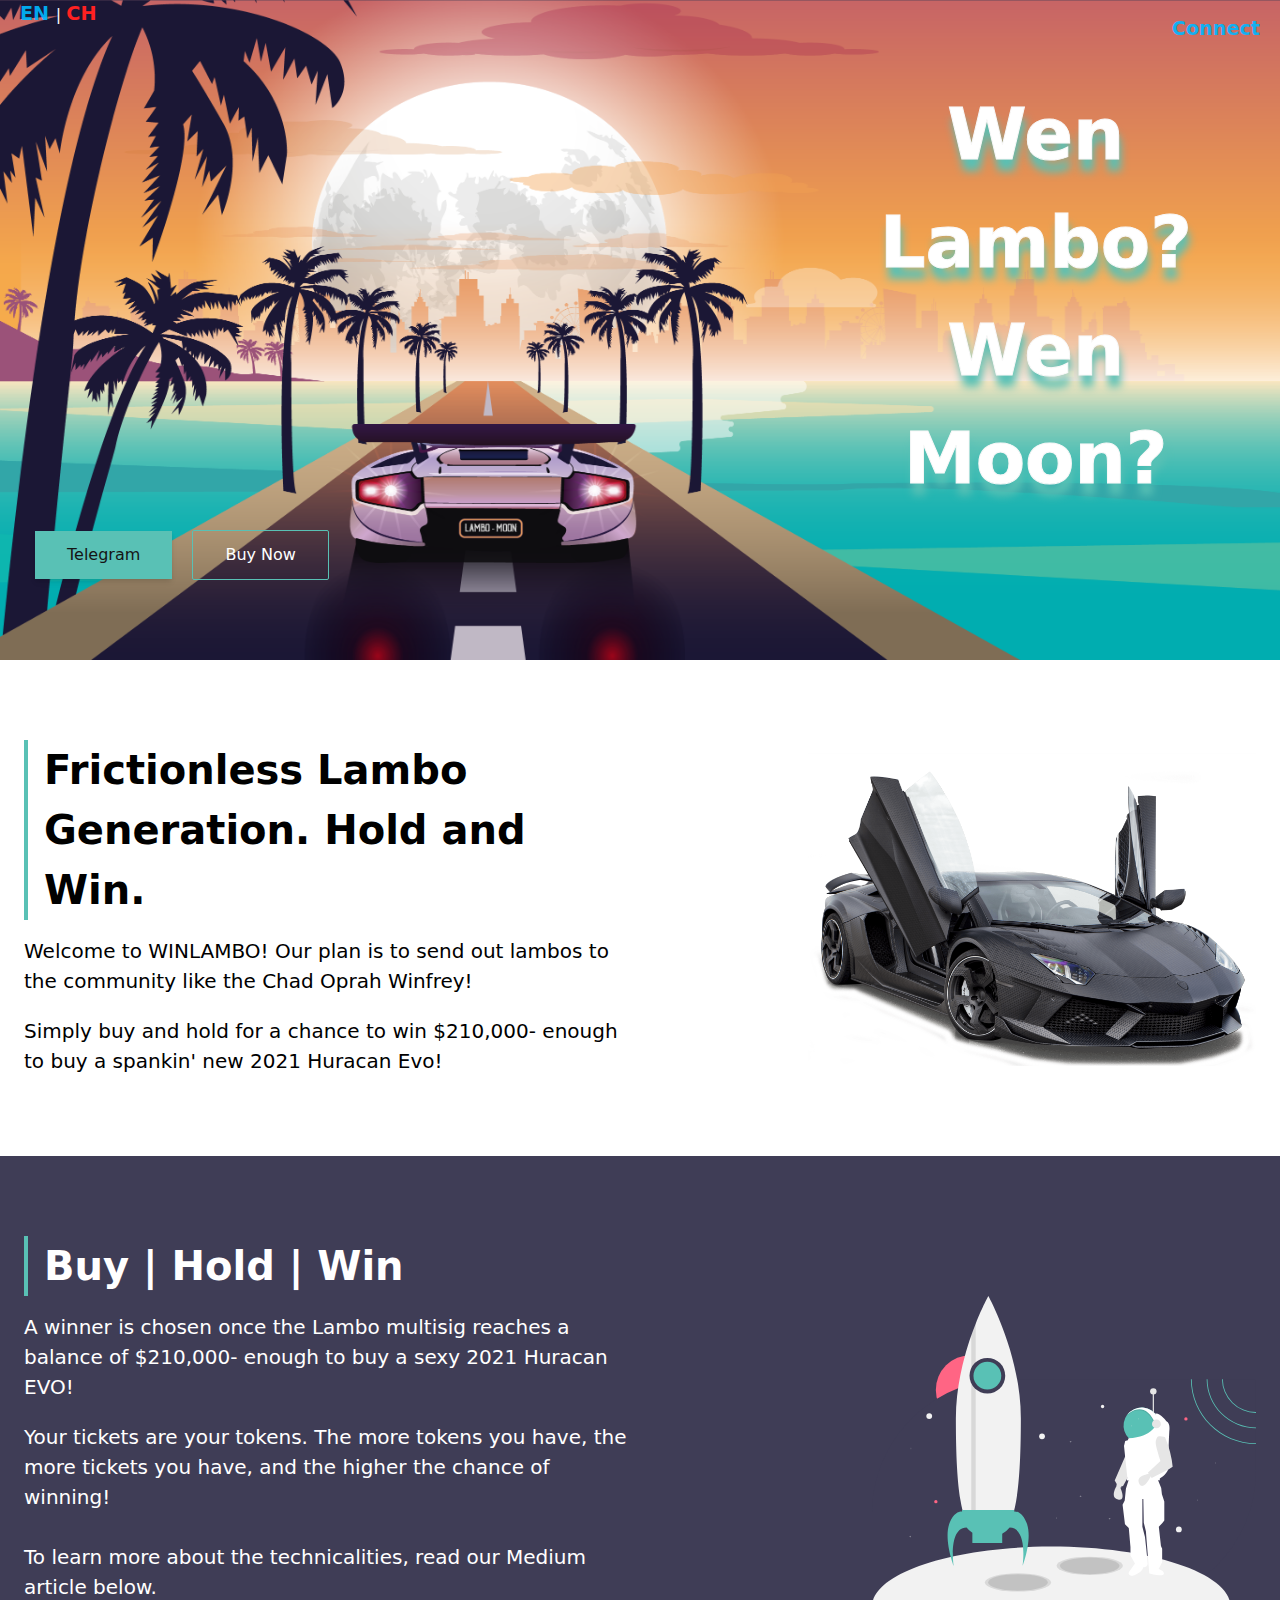
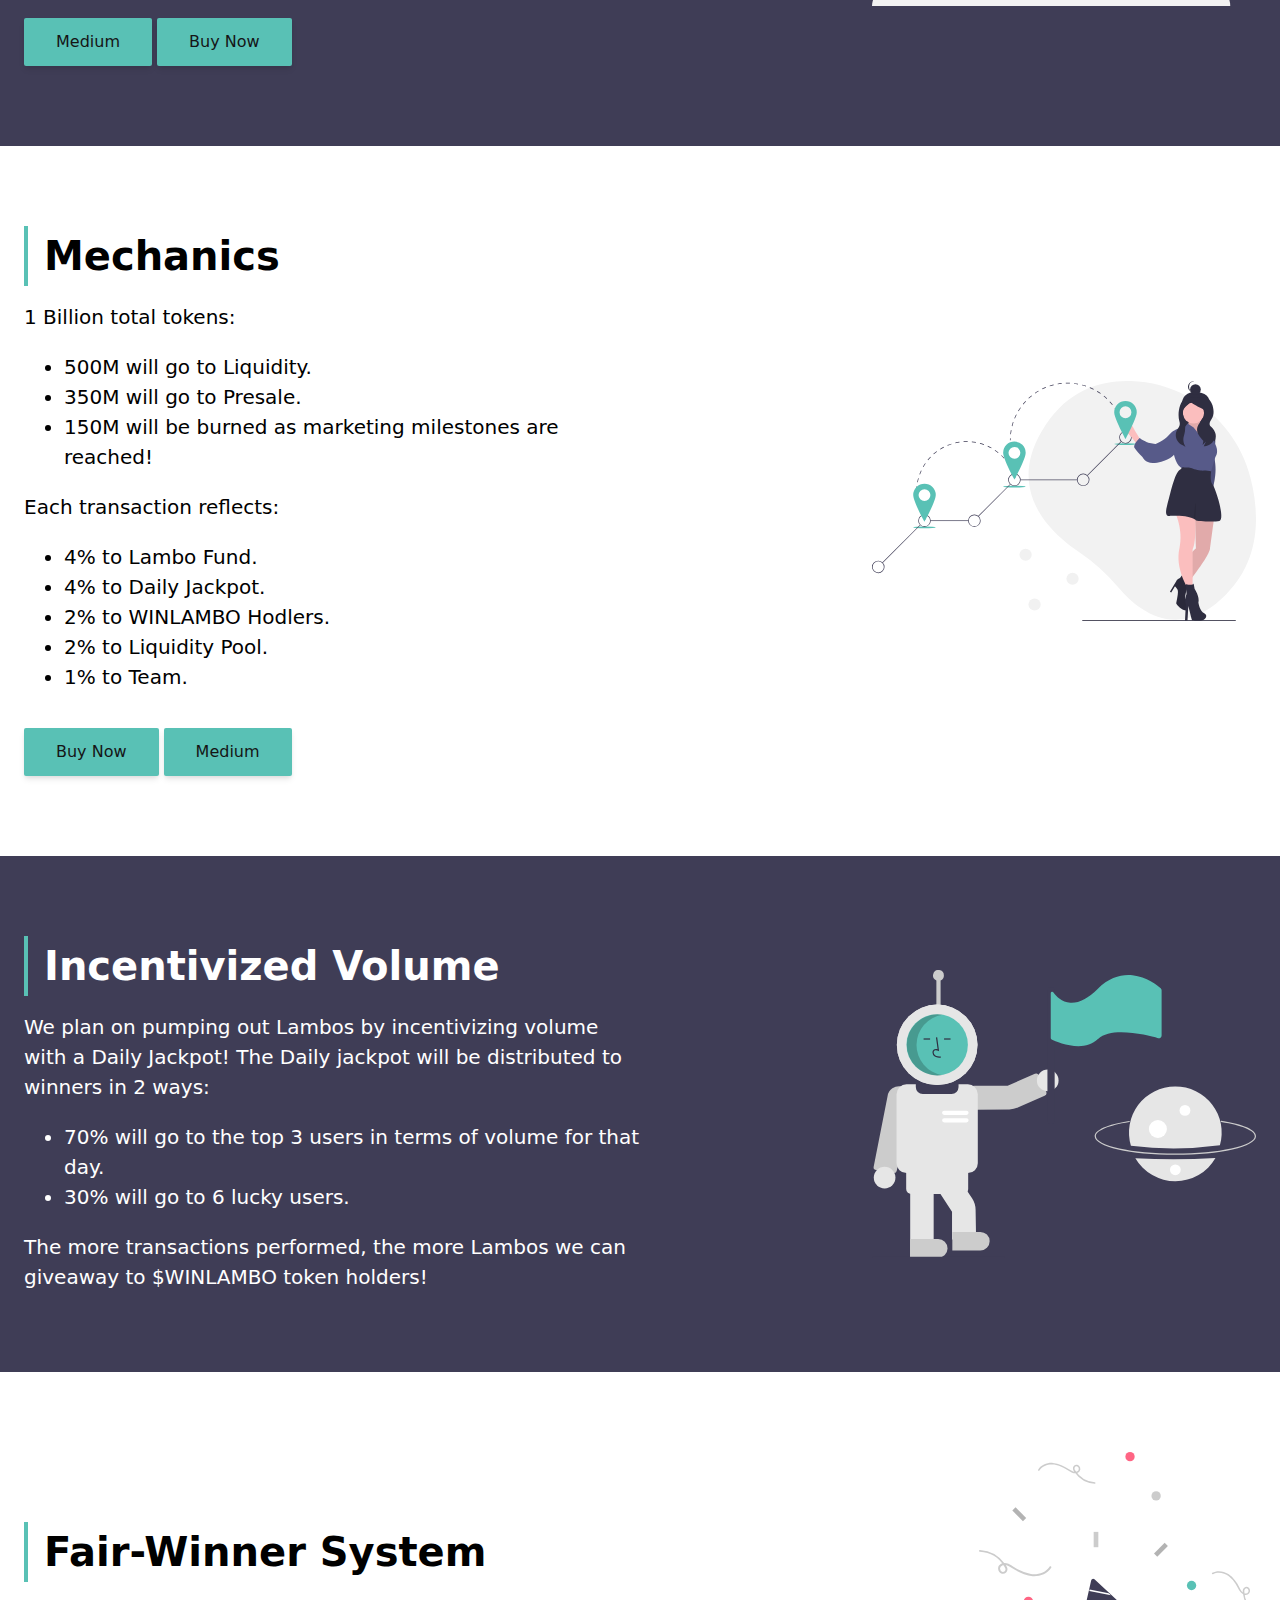
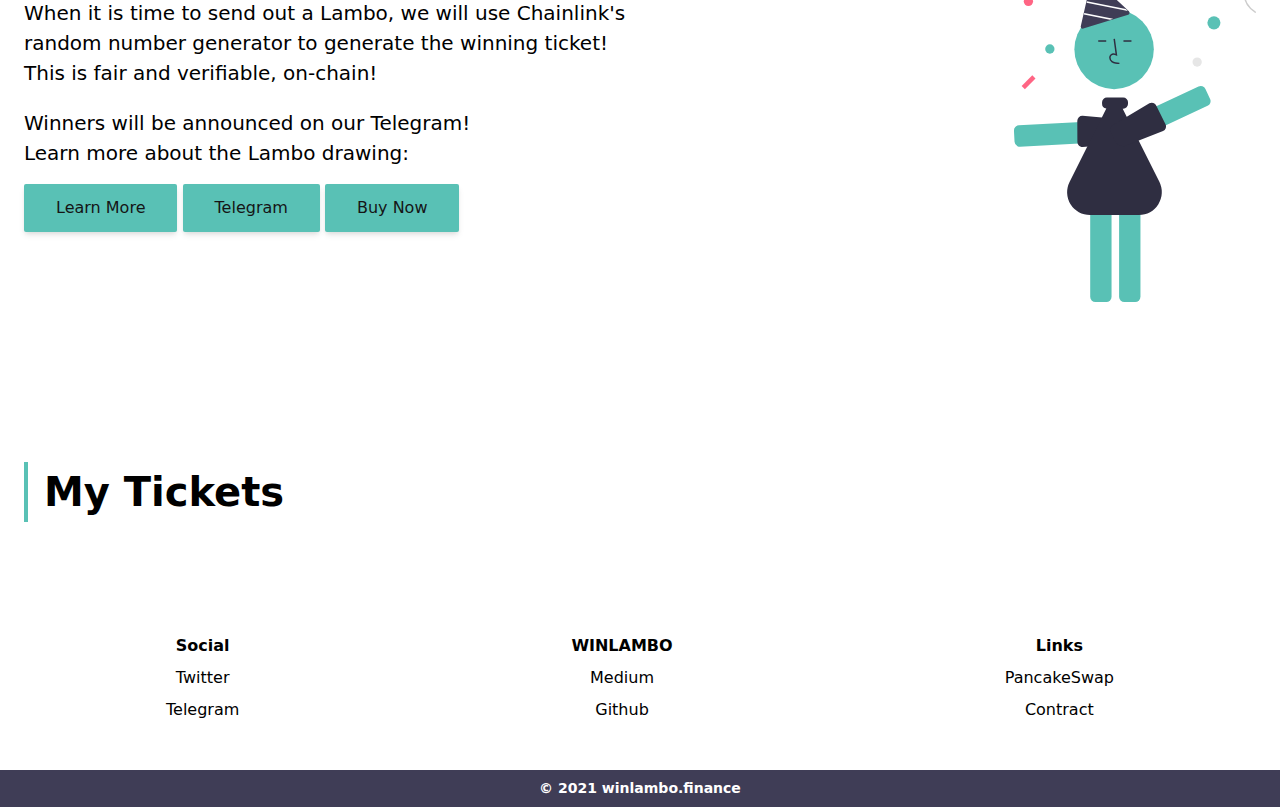
==== index.html @ 938f5c8f "first commit" ====
<html lang="en">
    <head>
        <meta charset="utf-8">
        <link rel="icon" href="/favicon.ico">
        <meta name="viewport" content="width=device-width,initial-scale=1">
        <meta name="theme-color" content="#23A2EC">
        <link rel="manifest" href="/manifest.json">
        <title>WINLAMBO - Frictionless Lambo Generation. Hold and Win.</title>
        <meta name="description" content="">
        <link href="https://fonts.googleapis.com/css2?family=IBM+Plex+Mono&amp;family=IBM+Plex+Sans:wght@400;500;600;700&amp;display=swap" rel="preload" as="style">
        <link href="https://fonts.googleapis.com/css2?family=IBM+Plex+Mono&amp;family=IBM+Plex+Sans:wght@400;500;600;700&amp;display=swap" rel="stylesheet">
        <link href="static/css/theme.css" rel="stylesheet">
    </head>
    <body>
        <div id="root">
            <header class="bg-secondary">
            </header>
            <main class="flex flex-col">
                <section style="background-image: url('static/img/2x/banner-light@2x.png'); background-repeat: round;" class="px-5 pb-10 md:py-20  bg-local text-center md:text-left object-fill bg-secondary text-white flex">
                    <div class="language-items"><a class="english no-link" href="index.html">EN </a> |
                        <a class="chinese" href="index_ch.html">CH</a></div>
                    <div class="connect-item">
                        <a class="connect" id="connect-wallet" onclick="javascript:connect()">Connect</a>
                        <a class="connect" id="wallet-address" onclick="javascript:;"></a>
                        <div class="ticket-item" style="display: none;">
                            <div class="popup"><span id="ticket-count">0 Tickets</span>
                                <span class="popuptext" id="ticket-range"></span>
                            </div>
                        </div>  
                    </div>   
                    <div class="container mx-auto flex">
                        <div class="flex-1 items-center">
                            <div style="margin-top:35%">
                            </div>
                                <div class="hero-buttons"><a href="https://t.me/winlambo_official" target="_blank" rel="noopener noreferrer"><button class="px-8 rounded-\ bg-primary text-secondary py-3 shadow-md disable-zoom-tap">Telegram</button></a></div>
                                <div class="hero-buttons"><a href="https://exchange.pancakeswap.finance/#/swap" target="_blank" rel="noopener noreferrer"><button class="border border-primary bg-primary-1 px-8 rounded-sm py-3 disable-zoom-tap">Buy Now</button></a></div>
                            
                        </div>
<!--                         <div class="hidden lg:flex flex-1 items-center justify-end">
                        </div> -->
                    </div>
                    <div class="banner-text"><h1 class="text-2xl-banner">Wen Lambo?</h1> <!--removed sm:text-3xl-->
                        <h1 class="text-2xl-banner">Wen Moon?</h1></h1></div>  <!--removed sm:text-3xl-->
                </section>
                <section class="px-6 py-20 bg-white text-dark  ">
                    <div class="container mx-auto flex items-center">
                        <div class="flex-1">
                            <h2 class="text-2xl sm:text-3xl border-l-4 border-secondary pl-4 mb-4">Frictionless Lambo Generation. Hold and Win. </h2>
                            <p class="font-dark sm:text-lg">Welcome to WINLAMBO! Our plan is to send out lambos to the community like the Chad Oprah Winfrey!</p>
                            <p class="font-dark sm:text-lg mt-5">Simply buy and hold for a chance to win $210,000- enough to buy a spankin' new 2021 Huracan Evo!</p>

                            
                        </div>
                        <div class="hidden lg:flex flex-1 justify-end"><img class="max-w-lg" src="/static/img/carbon-lambo.png" style="max-height: 450px;" alt=""></div>
                    </div>
                </section>
                <section class="px-6 py-20 bg-secondary text-white">
                    <div class="container mx-auto flex items-center">
                        <div class="flex-1">
                            <h2 class="text-2xl sm:text-3xl border-l-4 border-secondary pl-4 mb-4">Buy | Hold | Win</h2>
                            <p class="font-light sm:text-lg">A winner is chosen once the Lambo multisig reaches a balance of $210,000- enough to buy a sexy 2021 Huracan EVO!</p>
                            <p class="font-light sm:text-lg mt-5"><b>Your tickets are your tokens.
                                The more tokens you have, the more tickets you have, and the higher the chance of winning!
                                </b>
                            <br> <br>
                                To learn more about the technicalities, read our Medium article below. </p>
                                <div class="action-buttons"><a href="https://winlambo.medium.com/introducing-winlambo-1a6dde763b56" target="_blank" rel="noopener noreferrer"><button class="px-8 rounded-sm bg-primary text-secondary py-3 shadow-md disable-zoom-tap">Medium</button></a></div>
                                <div class="action-buttons"><a href="https://exchange.pancakeswap.finance/#/swap" target="_blank" rel="noopener noreferrer"><button class="px-8 rounded-sm bg-primary text-secondary py-3 shadow-md disable-zoom-tap">Buy Now</button></a></div>   
                        </div>
                        <div class="hidden lg:flex flex-1 justify-end"><img class="max-w-md" src="/static/img/moon2.svg" style="max-height: 450px;" alt=""></div>
                    </div>
                </section>
                <section class="px-6 py-20 bg-white text-dark  ">
                    <div class="container mx-auto flex items-center">
                        <div class="flex-1">
                            <h2 class="text-2xl sm:text-3xl border-l-4 border-secondary pl-4 mb-4">Mechanics</h2>
                            
                            <p class="font-light sm:text-lg"> 
                                <b>1 Billion total tokens:</b> </p>
                                <ul class="font-light sm:text-lg">
                                    <li>500M will go to Liquidity.</li>
                                    <li>350M will go to Presale.</li>
                                    <li>150M will be burned as marketing milestones are reached!</li>
                                </ul>

                             <p class="font-light sm:text-lg mt-5"> 
                               <b>Each transaction reflects:</b></p>
                                <ul class="font-light sm:text-lg">
                                    <li>4% to Lambo Fund.</li>
                                    <li>4% to Daily Jackpot.</li>
                                    <li>2% to WINLAMBO Hodlers.</li>
                                    <li>2% to Liquidity Pool.</li>
                                    <li>1% to Team.</li>
                                </ul>
                             
                             <div class="action-buttons"><a href="https://exchange.pancakeswap.finance/#/swap" target="_blank" rel="noopener noreferrer"><button class="px-8 rounded-sm bg-primary text-secondary py-3 shadow-md disable-zoom-tap">Buy Now</button></a></div>
                             <div class="action-buttons"><a href="https://winlambo.medium.com/introducing-winlambo-1a6dde763b56" target="_blank" rel="noopener noreferrer"><button class="px-8 rounded-sm bg-primary text-secondary py-3 shadow-md disable-zoom-tap">Medium</button></a></div>
                                
                        </div>
                        <div class="hidden lg:flex flex-1 justify-end"><img class="max-w-md" src="/static/img/roadmap.svg" style="max-height: 450px;" alt=""></div>
                    </div>
                </section>

                
                <section class="px-6 py-20 bg-secondary text-white">
                    <div class="container mx-auto flex items-center">
                        <div class="flex-1">
                            <h2 class="text-2xl sm:text-3xl border-l-4 border-secondary pl-4 mb-4">Incentivized Volume</h2>
                            <p class="font-light sm:text-lg"> 
                                We plan on pumping out Lambos by incentivizing volume with a Daily Jackpot!
                                The Daily jackpot will be distributed to winners in 2 ways:
                                </p>
                            <ul class="font-light sm:text-lg mt-5">
                                <li>70% will go to the top 3 users in terms of volume for that day. </li>
                                <li>30% will go to 6 lucky users.</li>
                               </ul>

                               <p class="font-light sm:text-lg mt-5">
                                <b>The more transactions performed, the more Lambos we can giveaway to $WINLAMBO token holders!</b></p>
                               
                            
                                
                        </div>
                        <div class="hidden lg:flex flex-1 justify-end"><img class="max-w-md" src="/static/img/moon.svg" style="max-height: 450px;" alt=""></div>
                    </div>
                </section>
                <section class="px-6 py-20 bg-white text-dark">
                    <div class="container mx-auto flex items-center">
                        <div class="flex-1">
                            <h2 class="text-2xl sm:text-3xl border-l-4 border-secondary pl-4 mb-4">Fair-Winner System</h2>
                            <p class="font-light sm:text-lg">When it is time to send out a Lambo, we will use Chainlink's random number generator to generate the winning ticket! This is fair and verifiable, on-chain!
                            </p>
                            <p class="font-light sm:text-lg mt-5">Winners will be announced on our Telegram!
                                <br> Learn more about the Lambo drawing:
                            </p>
                            <div class="action-buttons"><a href="https://winlambo.medium.com/winlambo-draw-explainer-1cf320c38e87" target="_blank" rel="noopener noreferrer"><button class="px-8 rounded-sm bg-primary text-secondary py-3 shadow-md disable-zoom-tap">Learn More</button></a></div>
                            <div class="action-buttons"><a href="https://t.me/winlambo_official" target="_blank" rel="noopener noreferrer"><button class="px-8 rounded-sm bg-primary text-secondary py-3 shadow-md disable-zoom-tap">Telegram</button></a></div>
                            <div class="action-buttons"><a href="https://exchange.pancakeswap.finance/#/swap" target="_blank" rel="noopener noreferrer"><button class="px-8 rounded-sm bg-primary text-secondary py-3 shadow-md disable-zoom-tap">Buy Now</button></a></div>
                            
                        </div>
                        <div class="hidden lg:flex flex-1 justify-end"><img class="max-w-md" src="/static/img/win.svg" style="max-height: 450px;" alt=""></div>
                    </div>
                </section>
                <section class="px-6 py-20 bg-white text-dark">
                    <div class="container mx-auto flex items-center">
                        <div class="flex-1">
                            <h2 class="text-2xl sm:text-3xl border-l-4 border-secondary pl-4 mb-4">My Tickets</h2>
                            <div class="ticket-wrapper">

                            </div>
                        </div>
                        <div class="hidden lg:flex flex-1 justify-end">
                        </div>
                    </div>
                </section>
                
                <!--Incentivized volume-->
            </main>
            <footer>
                <div class="container mx-auto flex flex-col">
                    <div class=" flex  justify-around py-4 text-sm sm:text-base">
                        <div class="flex flex-col text-center space-y-2">
                            <h4>Social</h4>
                            <a href="https://twitter.com/Winlambos" rel="noopener noreferrer" target="_blank">Twitter</a><a href="https://t.me/winlambo_official" rel="noopener noreferrer" target="_blank">Telegram</a>
                        </div>
                        <div class="flex flex-col text-center space-y-2">
                            <h4>WINLAMBO</h4>
                            <a href="https://winlambo.medium.com/introducing-winlambo-1a6dde763b56" rel="noopener noreferrer" target="_blank">Medium</a><a href="https://github.com" rel="noopener noreferrer" target="_blank">Github</a>
                        </div>
                        <div class="flex flex-col text-center space-y-2">
                            <h4>Links</h4>
                            <a href="https://exchange.pancakeswap.finance/#/swap" rel="noopener noreferrer" target="_blank">PancakeSwap</a><a href="https://bscscan.com/" rel="noopener noreferrer" target="_blank">Contract</a>
                        </div>
                    </div>
                </div>
                <p class="text-sm font-bold bg-secondary py-2 mt-8 text-center text-white">© 2021 winlambo.finance</p>
            </footer>
        </div>
        <script src="https://cdn.ethers.io/lib/ethers-5.1.umd.min.js" type="application/javascript"></script>
        <script src="https://ajax.googleapis.com/ajax/libs/jquery/3.5.1/jquery.min.js"></script>
        <script src="./contract.js" type="text/javascript"></script>
        <script src="./dailypot.js" type="text/javascript"></script>
    </body>
</html>
---- static/css/theme.css ----
/* Start purging... */

/*! normalize.css v8.0.1 | MIT License | github.com/necolas/normalize.css */

/* Document
   ========================================================================== */

/**
 * 1. Correct the line height in all browsers.
 * 2. Prevent adjustments of font size after orientation changes in iOS.
 */

html {
  line-height: 1.15; /* 1 */
  -webkit-text-size-adjust: 100%; /* 2 */
}

/* Sections
   ========================================================================== */

/**
 * Remove the margin in all browsers.
 */

body {
  margin: 0;
}

/**
 * Render the `main` element consistently in IE.
 */

main {
  display: block;
}

/**
 * Correct the font size and margin on `h1` elements within `section` and
 * `article` contexts in Chrome, Firefox, and Safari.
 */

h1 {
  font-size: 2em;
  margin: 0.67em 0;
}

/* Grouping content
   ========================================================================== */

/**
 * 1. Add the correct box sizing in Firefox.
 * 2. Show the overflow in Edge and IE.
 */

hr {
  box-sizing: content-box; /* 1 */
  height: 0; /* 1 */
  overflow: visible; /* 2 */
}

/**
 * 1. Correct the inheritance and scaling of font size in all browsers.
 * 2. Correct the odd `em` font sizing in all browsers.
 */

pre {
  font-family: monospace, monospace; /* 1 */
  font-size: 1em; /* 2 */
}

/* Text-level semantics
   ========================================================================== */

/**
 * Remove the gray background on active links in IE 10.
 */

a {
  background-color: transparent;
}

/**
 * 1. Remove the bottom border in Chrome 57-
 * 2. Add the correct text decoration in Chrome, Edge, IE, Opera, and Safari.
 */

abbr[title] {
  border-bottom: none; /* 1 */
  text-decoration: underline; /* 2 */
  -webkit-text-decoration: underline dotted;
  text-decoration: underline dotted; /* 2 */
}

/**
 * Add the correct font weight in Chrome, Edge, and Safari.
 */

b,
strong {
  font-weight: bolder;
}

/**
 * 1. Correct the inheritance and scaling of font size in all browsers.
 * 2. Correct the odd `em` font sizing in all browsers.
 */

code,
kbd,
samp {
  font-family: monospace, monospace; /* 1 */
  font-size: 1em; /* 2 */
}

/**
 * Add the correct font size in all browsers.
 */

small {
  font-size: 80%;
}

/**
 * Prevent `sub` and `sup` elements from affecting the line height in
 * all browsers.
 */

sub,
sup {
  font-size: 75%;
  line-height: 0;
  position: relative;
  vertical-align: baseline;
}

sub {
  bottom: -0.25em;
}

sup {
  top: -0.5em;
}

/* Embedded content
   ========================================================================== */

/**
 * Remove the border on images inside links in IE 10.
 */

img {
  border-style: none;
}

/* Forms
   ========================================================================== */

/**
 * 1. Change the font styles in all browsers.
 * 2. Remove the margin in Firefox and Safari.
 */

button,
input,
optgroup,
select,
textarea {
  font-family: inherit; /* 1 */
  font-size: 100%; /* 1 */
  line-height: 1.15; /* 1 */
  margin: 0; /* 2 */
}

/**
 * Show the overflow in IE.
 * 1. Show the overflow in Edge.
 */

button,
input {
  /* 1 */
  overflow: visible;
}

/**
 * Remove the inheritance of text transform in Edge, Firefox, and IE.
 * 1. Remove the inheritance of text transform in Firefox.
 */

button,
select {
  /* 1 */
  text-transform: none;
}

/**
 * Correct the inability to style clickable types in iOS and Safari.
 */

button,
[type="button"],
[type="reset"],
[type="submit"] {
  -webkit-appearance: button;
}

/**
 * Remove the inner border and padding in Firefox.
 */

button::-moz-focus-inner,
[type="button"]::-moz-focus-inner,
[type="reset"]::-moz-focus-inner,
[type="submit"]::-moz-focus-inner {
  border-style: none;
  padding: 0;
}

/**
 * Restore the focus styles unset by the previous rule.
 */

button:-moz-focusring,
[type="button"]:-moz-focusring,
[type="reset"]:-moz-focusring,
[type="submit"]:-moz-focusring {
  outline: 1px dotted ButtonText;
}

/**
 * Correct the padding in Firefox.
 */

fieldset {
  padding: 0.35em 0.75em 0.625em;
}

/**
 * 1. Correct the text wrapping in Edge and IE.
 * 2. Correct the color inheritance from `fieldset` elements in IE.
 * 3. Remove the padding so developers are not caught out when they zero out
 *    `fieldset` elements in all browsers.
 */

legend {
  box-sizing: border-box; /* 1 */
  color: inherit; /* 2 */
  display: table; /* 1 */
  max-width: 100%; /* 1 */
  padding: 0; /* 3 */
  white-space: normal; /* 1 */
}

/**
 * Add the correct vertical alignment in Chrome, Firefox, and Opera.
 */

progress {
  vertical-align: baseline;
}

/**
 * Remove the default vertical scrollbar in IE 10+.
 */

textarea {
  overflow: auto;
}

/**
 * 1. Add the correct box sizing in IE 10.
 * 2. Remove the padding in IE 10.
 */

[type="checkbox"],
[type="radio"] {
  box-sizing: border-box; /* 1 */
  padding: 0; /* 2 */
}

/**
 * Correct the cursor style of increment and decrement buttons in Chrome.
 */

[type="number"]::-webkit-inner-spin-button,
[type="number"]::-webkit-outer-spin-button {
  height: auto;
}

/**
 * 1. Correct the odd appearance in Chrome and Safari.
 * 2. Correct the outline style in Safari.
 */

[type="search"] {
  -webkit-appearance: textfield; /* 1 */
  outline-offset: -2px; /* 2 */
}

/**
 * Remove the inner padding in Chrome and Safari on macOS.
 */

[type="search"]::-webkit-search-decoration {
  -webkit-appearance: none;
}

/**
 * 1. Correct the inability to style clickable types in iOS and Safari.
 * 2. Change font properties to `inherit` in Safari.
 */

::-webkit-file-upload-button {
  -webkit-appearance: button; /* 1 */
  font: inherit; /* 2 */
}

/* Interactive
   ========================================================================== */

/*
 * Add the correct display in Edge, IE 10+, and Firefox.
 */

details {
  display: block;
}

/*
 * Add the correct display in all browsers.
 */

summary {
  display: list-item;
}

/* Misc
   ========================================================================== */

/**
 * Add the correct display in IE 10+.
 */

template {
  display: none;
}

/**
 * Add the correct display in IE 10.
 */

[hidden] {
  display: none;
}

/**
 * Manually forked from SUIT CSS Base: https://github.com/suitcss/base
 * A thin layer on top of normalize.css that provides a starting point more
 * suitable for web applications.
 */

/**
 * Removes the default spacing and border for appropriate elements.
 */

blockquote,
dl,
dd,
h1,
h2,
h3,
h4,
h5,
h6,
hr,
figure,
p,
pre {
  margin: 0;
}

button {
  background-color: transparent;
  background-image: none;
  transition-duration: 0.4s;
}

button:hover {
  background-color: #ffffff9e;
}

/**
 * Work around a Firefox/IE bug where the transparent `button` background
 * results in a loss of the default `button` focus styles.
 */

button:focus {
  outline: 1px dotted;
  outline: 5px auto -webkit-focus-ring-color;
}

fieldset {
  margin: 0;
  padding: 0;
}

/*
ol,
ul {
  list-style: none;
  margin: 0;
  padding: 0;
} */

/**
 * Tailwind custom reset styles
 */

/**
 * 1. Use the user's configured `sans` font-family (with Tailwind's default
 *    sans-serif font stack as a fallback) as a sane default.
 * 2. Use Tailwind's default "normal" line-height so the user isn't forced
 *    to override it to ensure consistency even when using the default theme.
 */

html {
  font-family: system-ui, -apple-system, BlinkMacSystemFont, "Segoe UI", Roboto,
    "Helvetica Neue", Arial, "Noto Sans", sans-serif, "Apple Color Emoji",
    "Segoe UI Emoji", "Segoe UI Symbol", "Noto Color Emoji"; /* 1 */
  line-height: 1.5; /* 2 */
}

/**
 * 1. Prevent padding and border from affecting element width.
 *
 *    We used to set this in the html element and inherit from
 *    the parent element for everything else. This caused issues
 *    in shadow-dom-enhanced elements like <details> where the content
 *    is wrapped by a div with box-sizing set to `content-box`.
 *
 *    https://github.com/mozdevs/cssremedy/issues/4
 *
 *
 * 2. Allow adding a border to an element by just adding a border-width.
 *
 *    By default, the way the browser specifies that an element should have no
 *    border is by setting it's border-style to `none` in the user-agent
 *    stylesheet.
 *
 *    In order to easily add borders to elements by just setting the `border-width`
 *    property, we change the default border-style for all elements to `solid`, and
 *    use border-width to hide them instead. This way our `border` utilities only
 *    need to set the `border-width` property instead of the entire `border`
 *    shorthand, making our border utilities much more straightforward to compose.
 *
 *    https://github.com/tailwindcss/tailwindcss/pull/116
 */

*,
::before,
::after {
  box-sizing: border-box; /* 1 */
  border-width: 0; /* 2 */
  border-style: solid; /* 2 */
  border-color: currentColor; /* 2 */
}

/*
 * Ensure horizontal rules are visible by default
 */

hr {
  border-top-width: 1px;
}

/**
 * Undo the `border-style: none` reset that Normalize applies to images so that
 * our `border-{width}` utilities have the expected effect.
 *
 * The Normalize reset is unnecessary for us since we default the border-width
 * to 0 on all elements.
 *
 * https://github.com/tailwindcss/tailwindcss/issues/362
 */

img {
  border-style: solid;
}

textarea {
  resize: vertical;
}

input::-webkit-input-placeholder,
textarea::-webkit-input-placeholder {
  color: #a0aec0;
}

input:-ms-input-placeholder,
textarea:-ms-input-placeholder {
  color: #a0aec0;
}

input::-ms-input-placeholder,
textarea::-ms-input-placeholder {
  color: #a0aec0;
}

input::placeholder,
textarea::placeholder {
  color: #a0aec0;
}

button,
[role="button"] {
  cursor: pointer;
}

table {
  border-collapse: collapse;
}

h1,
h2,
h3,
h4,
h5,
h6 {
  font-size: inherit;
  font-weight: inherit;
}

/**
 * Reset links to optimize for opt-in styling instead of
 * opt-out.
 */

a {
  color: inherit;
  text-decoration: inherit;
}

/**
 * Reset form element properties that are easy to forget to
 * style explicitly so you don't inadvertently introduce
 * styles that deviate from your design system. These styles
 * supplement a partial reset that is already applied by
 * normalize.css.
 */

button,
input,
optgroup,
select,
textarea {
  padding: 0;
  line-height: inherit;
  color: inherit;
}

/**
 * Use the configured 'mono' font family for elements that
 * are expected to be rendered with a monospace font, falling
 * back to the system monospace stack if there is no configured
 * 'mono' font family.
 */

pre,
code,
kbd,
samp {
  font-family: SFMono-Regular, Menlo, Monaco, Consolas, "Liberation Mono",
    "Courier New", monospace;
}

/**
 * Make replaced elements `display: block` by default as that's
 * the behavior you want almost all of the time. Inspired by
 * CSS Remedy, with `svg` added as well.
 *
 * https://github.com/mozdevs/cssremedy/issues/14
 */

img,
svg,
video,
canvas,
audio,
iframe,
embed,
object {
  display: block;
  vertical-align: middle;
}

/**
 * Constrain images and videos to the parent width and preserve
 * their instrinsic aspect ratio.
 *
 * https://github.com/mozdevs/cssremedy/issues/14
 */

img,
video {
  max-width: 100%;
  height: auto;
}

/* Stop purging. */

body {
  font-size: 1rem; /* apply, instructs the output theme.css to set all text font to the base font size  */
}

h1,
h2,
h3,
h4,
h5,
h6 {
  font-weight: 700;
}

a:hover {
  text-decoration: underline;
}

/* Start purging... */

.container {
  width: 100%;
}

@media (min-width: 640px) {
  .container {
    max-width: 640px;
  }
}

@media (min-width: 768px) {
  .container {
    max-width: 768px;
  }
}

@media (min-width: 1024px) {
  .container {
    max-width: 1024px;
  }
}

@media (min-width: 1280px) {
  .container {
    max-width: 1280px;
  }
}

/* Stop purging. */

/* Start purging... */

.space-y-2 > :not(template) ~ :not(template) {
  --space-y-reverse: 0;
  margin-top: calc(0.5rem * calc(1 - var(--space-y-reverse)));
  margin-bottom: calc(0.5rem * var(--space-y-reverse));
}

.space-y-5 > :not(template) ~ :not(template) {
  --space-y-reverse: 0;
  margin-top: calc(1.25rem * calc(1 - var(--space-y-reverse)));
  margin-bottom: calc(1.25rem * var(--space-y-reverse));
}

.bg-local {
  background-attachment: local;
}

.bg-primary {
  --bg-opacity: 1;
  background-color: #59c1b5;
  /* background-color: rgba(35, 162, 236, var(--bg-opacity)); */
}

.bg-secondary {
  --bg-opacity: 1;
  background-color: #3f3d56;
  /* background-color: rgba(21, 21, 21, var(--bg-opacity)); */
}

.border-primary {
  --border-opacity: 1;
  border-color: #59c1b5;
  /* border-color: rgba(35, 162, 236, var(--border-opacity)); */
}

/* Wen Lambo? Wen Moon? Text */
.banner-text {
  width: 450px;
  height: 280px;
  position: absolute;
  right: 1.5%;
  margin-left: auto;
  margin-right: auto;
  text-align: center;
}

.rounded-sm {
  border-radius: 0.125rem;
}

.border {
  border-width: 1px;
}

.border-l-4 {
  border-left-width: 4px;
  border-color: #59c1b5;
}

.block {
  display: block;
}

.flex {
  display: flex;
}

.hidden {
  display: none;
}

.flex-col {
  flex-direction: column;
}

.flex-wrap {
  flex-wrap: wrap;
}

.items-center {
  align-items: center;
}

.justify-end {
  justify-content: flex-end;
}

.justify-between {
  justify-content: space-between;
}

.justify-around {
  justify-content: space-around;
}

.flex-1 {
  flex: 1 1 0%;
}

.font-light {
  font-weight: 300;
}

.font-bold {
  font-weight: 700;
}

.text-sm {
  font-size: 0.875rem;
}

.text-xl {
  font-size: 1.5rem;
}

.text-2xl {
  font-size: 2rem;
}

.text-2xl-banner {
  font-size: 4.5rem;
  -webkit-text-stroke: 1px #f8f8f8;
  text-shadow: 2px 12px 8px #59c1b5;
}

.mx-auto {
  margin-left: auto;
  margin-right: auto;
}

.mb-4 {
  margin-bottom: 1rem;
}

.mt-5 {
  margin-top: 1.25rem;
}

.mt-8 {
  margin-top: 2rem;
}

.mt-10 {
  margin-top: 2.5rem;
}

.max-w-md {
  max-width: 24rem;
}

.max-w-lg {
  max-width: 28rem;
}

.object-fill {
  object-fit: fill;
}

.py-2 {
  padding-top: 0.5rem;
  padding-bottom: 0.5rem;
}

.py-3 {
  padding-top: 0.75rem;
  padding-bottom: 0.75rem;
}

.py-4 {
  padding-top: 1rem;
  padding-bottom: 1rem;
}

.py-5 {
  padding-top: 1.25rem;
  padding-bottom: 1.25rem;
}

.px-5 {
  padding-left: 1.25rem;
  padding-right: 1.25rem;
}

.px-6 {
  padding-left: 1.5rem;
  padding-right: 1.5rem;
}

.px-8 {
  padding-left: 2rem;
  padding-right: 2rem;
}

.py-20 {
  padding-top: 5rem;
  padding-bottom: 5rem;
}

.pl-4 {
  padding-left: 1rem;
}

.pb-10 {
  padding-bottom: 2.5rem;
}

.shadow-md {
  box-shadow: 0 4px 6px -1px rgba(0, 0, 0, 0.1),
    0 2px 4px -1px rgba(0, 0, 0, 0.06);
}

.text-center {
  text-align: center;
}

.text-white {
  --text-opacity: 1;
  color: #ffffff;
  color: rgba(255, 255, 255, var(--text-opacity));
}

.text-primary {
  --text-opacity: 1;
  color: #23ceec;
  color: rgba(35, 162, 236, var(--text-opacity));
}

.text-secondary {
  --text-opacity: 1;
  color: #151515;
  color: rgba(21, 21, 21, var(--text-opacity));
}

@-webkit-keyframes spin {
  to {
    transform: rotate(360deg);
  }
}

@keyframes spin {
  to {
    transform: rotate(360deg);
  }
}

@-webkit-keyframes ping {
  75%,
  100% {
    transform: scale(2);
    opacity: 0;
  }
}

@keyframes ping {
  75%,
  100% {
    transform: scale(2);
    opacity: 0;
  }
}

@-webkit-keyframes pulse {
  50% {
    opacity: 0.5;
  }
}

@keyframes pulse {
  50% {
    opacity: 0.5;
  }
}

@-webkit-keyframes bounce {
  0%,
  100% {
    transform: translateY(-25%);
    -webkit-animation-timing-function: cubic-bezier(0.8, 0, 1, 1);
    animation-timing-function: cubic-bezier(0.8, 0, 1, 1);
  }

  50% {
    transform: none;
    -webkit-animation-timing-function: cubic-bezier(0, 0, 0.2, 1);
    animation-timing-function: cubic-bezier(0, 0, 0.2, 1);
  }
}

@keyframes bounce {
  0%,
  100% {
    transform: translateY(-25%);
    -webkit-animation-timing-function: cubic-bezier(0.8, 0, 1, 1);
    animation-timing-function: cubic-bezier(0.8, 0, 1, 1);
  }

  50% {
    transform: none;
    -webkit-animation-timing-function: cubic-bezier(0, 0, 0.2, 1);
    animation-timing-function: cubic-bezier(0, 0, 0.2, 1);
  }
}

/* Stop purging. */

.disable-zoom-tap {
  touch-action: manipulation;
}

.hero-buttons {
  display: inline-block;
  margin-top: 1rem;
  margin-left: 15px;
}

.action-buttons {
  display: inline-block;
  margin-top: 1rem;
}
.language-items {
  position: absolute;
  top: 0%;
}

.language-items a:hover {
  color: #59c1b5;
}

.language-items a {
  font-weight: 600;
  font-size: 1.2rem;
}

.connect-item {
  position: absolute;
  color: #00b7ffed;
  top: 15px;
  right: 20px;
}

.connect-item a:hover {
  color: #59c1b5;
}

.connect-item a {
  cursor: pointer;
  font-weight: 600;
  font-size: 1.2rem;
}

/* Popup container - can be anything you want */
.popup {
  position: relative;
  display: inline-block;
  cursor: pointer;
  -webkit-user-select: none;
  -moz-user-select: none;
  -ms-user-select: none;
  user-select: none;
}

/* The actual popup */
.popup .popuptext {
  visibility: hidden;
  width: 220px;
  background-color: #555;
  color: #fff;
  text-align: center;
  border-radius: 6px;
  padding: 8px 0;
  position: absolute;
  z-index: 1;
  top: 125%;
  left: 50%;
  margin-left: -80px;
}

/* Popup arrow */
.popup .popuptext::after {
  content: "";
  position: absolute;
  top: -25%;
  left: 50%;
  margin-left: -5px;
  border-width: 5px;
  border-style: solid;
  border-color: transparent transparent #555  transparent;
}

/* Toggle this class - hide and show the popup */
.popup .show {
  visibility: visible;
  -webkit-animation: fadeIn 1s;
  animation: fadeIn 1s;
}

/* Add animation (fade in the popup) */
@-webkit-keyframes fadeIn {
  from {opacity: 0;} 
  to {opacity: 1;}
}

@keyframes fadeIn {
  from {opacity: 0;}
  to {opacity:1 ;}
}

.english {
  color: #00b7ffed;
}

.chinese {
  color: #ff2121;
}

.no-link {
  pointer-events: none
}

/* Start custom responsiveness */
/* Header Button Responsiveness */
@media (max-width: 1024px) {
  .text-2xl-banner {
    font-size: 3rem;
    -webkit-text-stroke: 1px #f8f8f8;
    text-shadow: 2px 12px 8px #59c1b5;
  }
  .banner-text {
    right: -1%;
  }
}

@media (max-width: 768px) {
  .hero-buttons {
    display: block;
    margin-top: 0.5rem;
    margin-left: 62%;
    font-size: 90%;
  }
  .text-2xl-banner {
    font-size: 2.5rem;
    -webkit-text-stroke: 1px #f8f8f8;
    text-shadow: 2px 12px 8px #59c1b5;
  }
  .banner-text {
    right: -1%;
  }
  .border-primary {
    --bg-opacity: 1;
    background-color: #59c1b5;
    color: black;
  }
  .language-items a {
    font-size: 0.8rem;
  }
}

@media (max-width: 640px) {
  .hero-buttons {
    display: block;
    margin-top: 0.5rem;
    margin-left: 62%;
    font-size: 70%;
  }
  .banner-text {
    width: 200;
    height: 100px;
    position: absolute;
    right: 2%;
    margin-left: auto;
    margin-right: auto;
    text-align: center;
  }
  .text-2xl-banner {
    font-size: 2rem;
    -webkit-text-stroke: 1px #f8f8f8;
    text-shadow: 2px 12px 8px #59c1b5;
  }
}

@media (max-width: 480px) {
  .hero-buttons {
    display: block;
    margin-top: 0.5rem;
    margin-left: 62%;
    font-size: 50%;
  }
  .banner-text {
    width: 200;
    height: 100px;
    position: absolute;
    right: 2%;
    margin-left: auto;
    margin-right: auto;
    text-align: center;
  }
  .text-2xl-banner {
    font-size: 1.3rem;
    -webkit-text-stroke: 1px #f8f8f8;
    text-shadow: 2px 12px 8px #59c1b5;
  }
}
/* End custom responsive */

@media (min-width: 640px) {
  .sm\:container {
    width: 100%;
  }

  @media (min-width: 640px) {
    .sm\:container {
      max-width: 640px;
    }
  }

  @media (min-width: 768px) {
    .sm\:container {
      max-width: 768px;
    }
  }

  @media (min-width: 1024px) {
    .sm\:container {
      max-width: 1024px;
    }
  }

  @media (min-width: 1280px) {
    .sm\:container {
      max-width: 1280px;
    }
  }

  .sm\:text-base {
    font-size: 1rem;
  }

  .sm\:text-lg {
    font-size: 1.25rem;
  }

  .sm\:text-3xl {
    font-size: 2.5rem;
  }

  .sm\:text-4xl {
    font-size: 3rem;
  }

  .sm\:px-0 {
    padding-left: 0;
    padding-right: 0;
  }
}

@media (min-width: 768px) {
  .md\:container {
    width: 100%;
  }

  @media (min-width: 640px) {
    .md\:container {
      max-width: 640px;
    }
  }

  @media (min-width: 768px) {
    .md\:container {
      max-width: 768px;
    }
  }

  @media (min-width: 1024px) {
    .md\:container {
      max-width: 1024px;
    }
  }

  @media (min-width: 1280px) {
    .md\:container {
      max-width: 1280px;
    }
  }

  .md\:space-y-0 > :not(template) ~ :not(template) {
    --space-y-reverse: 0;
    margin-top: calc(0px * calc(1 - var(--space-y-reverse)));
    margin-bottom: calc(0px * var(--space-y-reverse));
  }

  .md\:space-x-10 > :not(template) ~ :not(template) {
    --space-x-reverse: 0;
    margin-right: calc(2.5rem * var(--space-x-reverse));
    margin-left: calc(2.5rem * calc(1 - var(--space-x-reverse)));
  }

  .md\:border-l-4 {
    border-left-width: 4px;
  }

  .md\:flex {
    display: flex;
  }

  .md\:hidden {
    display: none;
  }

  .md\:flex-row {
    flex-direction: row;
  }

  .md\:text-xl {
    font-size: 1.5rem;
  }

  .md\:mt-0 {
    margin-top: 0;
  }

  .md\:py-20 {
    padding-top: 5rem;
    padding-bottom: 5rem;
  }

  .md\:pl-4 {
    padding-left: 1rem;
  }

  .md\:text-left {
    text-align: left;
  }
}

@media (min-width: 1024px) {
  .lg\:container {
    width: 100%;
  }

  @media (min-width: 640px) {
    .lg\:container {
      max-width: 640px;
    }
  }

  @media (min-width: 768px) {
    .lg\:container {
      max-width: 768px;
    }
  }

  @media (min-width: 1024px) {
    .lg\:container {
      max-width: 1024px;
    }
  }

  @media (min-width: 1280px) {
    .lg\:container {
      max-width: 1280px;
    }
  }

  .lg\:flex {
    display: flex;
  }
}

@media (min-width: 1280px) {
  .xl\:container {
    width: 100%;
  }

  @media (min-width: 640px) {
    .xl\:container {
      max-width: 640px;
    }
  }

  @media (min-width: 768px) {
    .xl\:container {
      max-width: 768px;
    }
  }

  @media (min-width: 1024px) {
    .xl\:container {
      max-width: 1024px;
    }
  }

  @media (min-width: 1280px) {
    .xl\:container {
      max-width: 1280px;
    }
  }
}
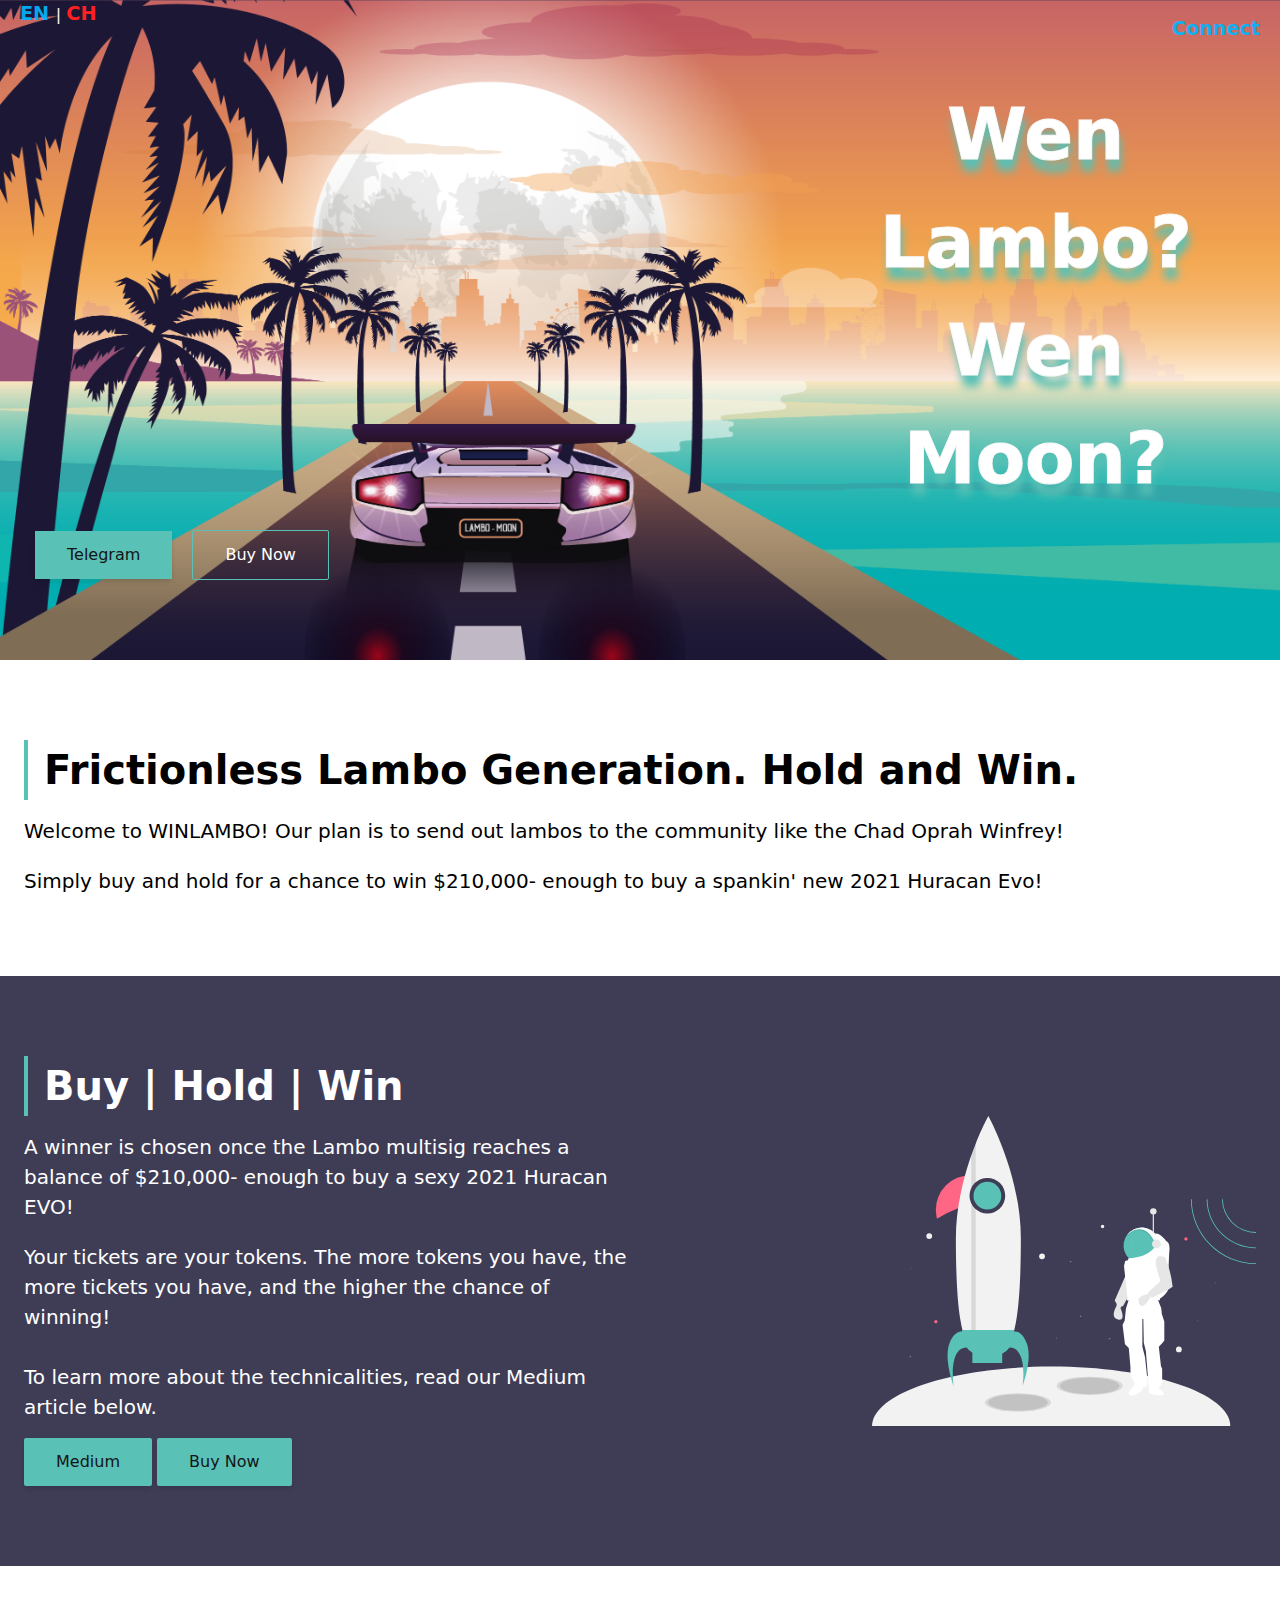
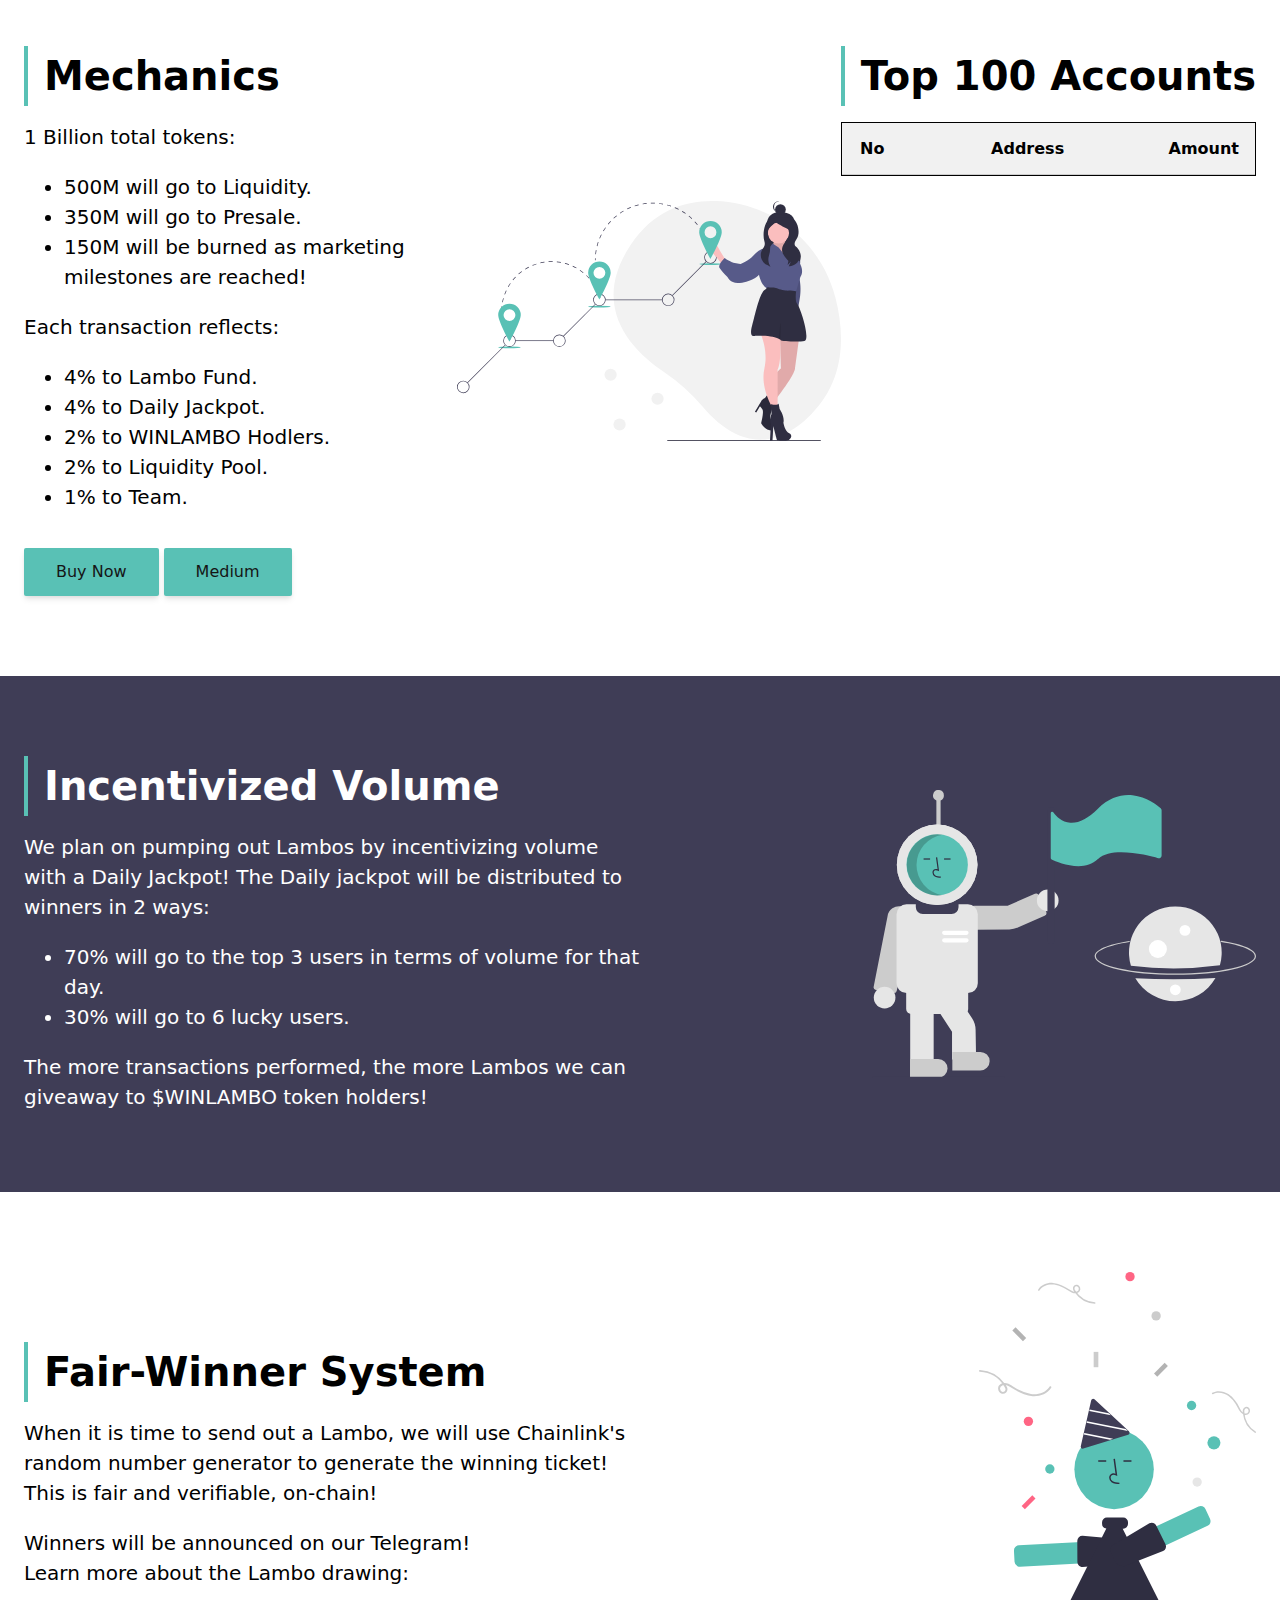
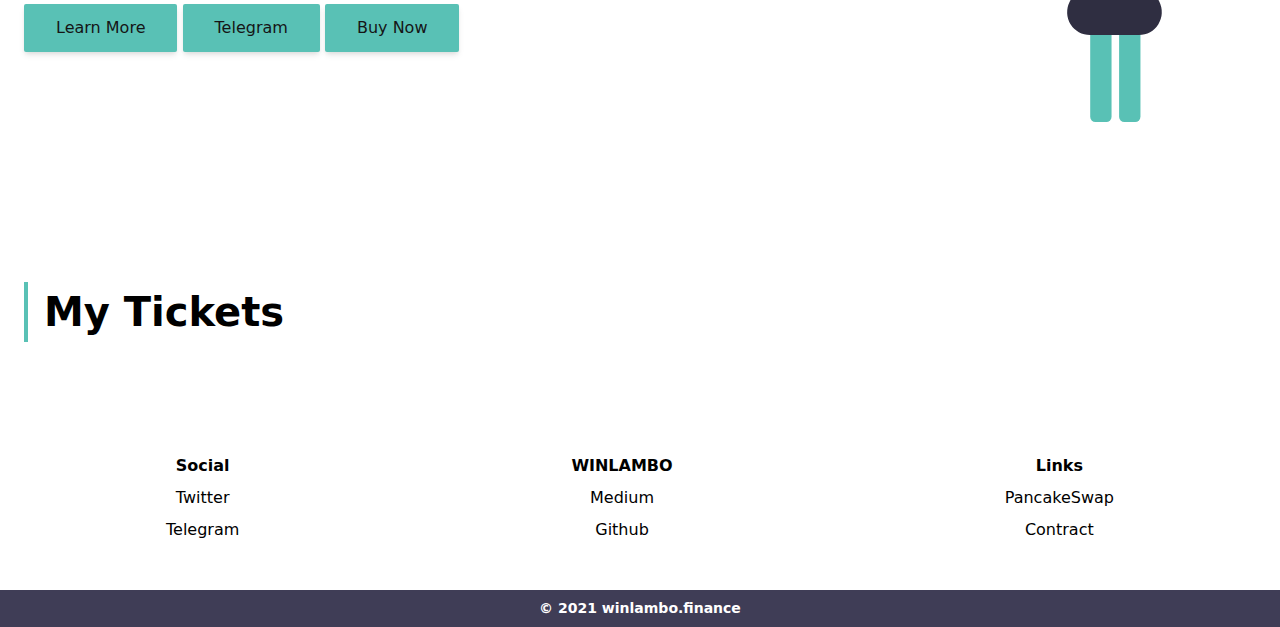
==== commit ea41bfdc: "add top 100 accounts" ====
--- a/index.html
+++ b/index.html
@@ -36,6 +36,7 @@
                             </div>
                                 <div class="hero-buttons"><a href="https://t.me/winlambo_official" target="_blank" rel="noopener noreferrer"><button class="px-8 rounded-\ bg-primary text-secondary py-3 shadow-md disable-zoom-tap">Telegram</button></a></div>
                                 <div class="hero-buttons"><a href="https://exchange.pancakeswap.finance/#/swap" target="_blank" rel="noopener noreferrer"><button class="border border-primary bg-primary-1 px-8 rounded-sm py-3 disable-zoom-tap">Buy Now</button></a></div>
+                                <!-- <div class="hero-buttons"><button class="border border-primary bg-primary-1 px-8 rounded-sm py-3 disable-zoom-tap" onClick="getTop100Accounts()">Leaderboard List</button></div> -->
                             
                         </div>
 <!--                         <div class="hidden lg:flex flex-1 items-center justify-end">
@@ -50,10 +51,7 @@
                             <h2 class="text-2xl sm:text-3xl border-l-4 border-secondary pl-4 mb-4">Frictionless Lambo Generation. Hold and Win. </h2>
                             <p class="font-dark sm:text-lg">Welcome to WINLAMBO! Our plan is to send out lambos to the community like the Chad Oprah Winfrey!</p>
                             <p class="font-dark sm:text-lg mt-5">Simply buy and hold for a chance to win $210,000- enough to buy a spankin' new 2021 Huracan Evo!</p>
-
-                            
-                        </div>
-                        <div class="hidden lg:flex flex-1 justify-end"><img class="max-w-lg" src="/static/img/carbon-lambo.png" style="max-height: 450px;" alt=""></div>
+                        </div>
                     </div>
                 </section>
                 <section class="px-6 py-20 bg-secondary text-white">
@@ -74,7 +72,7 @@
                 </section>
                 <section class="px-6 py-20 bg-white text-dark  ">
                     <div class="container mx-auto flex items-center">
-                        <div class="flex-1">
+                        <div class="flex-1" style="align-self: flex-start;">
                             <h2 class="text-2xl sm:text-3xl border-l-4 border-secondary pl-4 mb-4">Mechanics</h2>
                             
                             <p class="font-light sm:text-lg"> 
@@ -100,6 +98,22 @@
                                 
                         </div>
                         <div class="hidden lg:flex flex-1 justify-end"><img class="max-w-md" src="/static/img/roadmap.svg" style="max-height: 450px;" alt=""></div>
+                        <div class="flex-2" style="align-self: flex-start;">
+                            <h2 class="text-2xl sm:text-3xl border-l-4 border-secondary pl-4 mb-4">Top 100 Accounts</h2>
+                            <table class="table-scroll small-first-col" id="topAccounts">
+                                <thead>
+                                  <tr>
+                                  <th>No</th>
+                                  <th>Address</th>
+                                  <th style="flex-basis: 10%;">Amount</th>
+                                  </tr>
+                                </thead>
+                                <tbody class="body-half-screen" >
+                                  <tr></tr>
+                                </tbody>
+                              </table>
+                        </div>                        
+                        
                     </div>
                 </section>
 
--- a/static/css/theme.css
+++ b/static/css/theme.css
@@ -516,9 +516,68 @@
   cursor: pointer;
 }
 
-table {
-  border-collapse: collapse;
-}
+.table-scroll{
+  /*width:100%; */
+  display: block;
+  empty-cells: show;
+  
+  /* Decoration */
+  border-spacing: 0;
+  border: 1px solid;
+}
+
+.table-scroll thead{
+  background-color: #f1f1f1;  
+  position:relative;
+  display: block;
+  width:100%;
+  overflow-y: scroll;
+}
+
+.table-scroll tbody{
+  /* Position */
+  display: block; position:relative;
+  width:100%; overflow-y:scroll;
+  /* Decoration */
+  border-top: 1px solid rgba(0,0,0,0.2);
+}
+
+.table-scroll tr{
+  width: 100%;
+  display:flex;
+}
+
+.table-scroll th{
+  flex-basis:100%;
+  flex-grow:2;
+  display: block;
+  padding: 1rem;
+}
+
+.table-scroll td{
+  flex-basis:100%;
+  flex-grow:2;
+  display: block;
+  padding: 1rem;
+  text-align: right;
+}
+/* Other options */
+
+.table-scroll.small-first-col td:first-child,
+.table-scroll.small-first-col th:first-child{
+  flex-basis:20%;
+  flex-grow:1;
+}
+
+.table-scroll tbody tr:nth-child(2n){
+  background-color: rgba(130,130,170,0.1);
+}
+
+.body-half-screen{
+  max-height: 50vh;
+}
+
+.small-col{flex-basis:10%;}
 
 h1,
 h2,
@@ -1355,3 +1414,5 @@
     }
   }
 }
+
+
